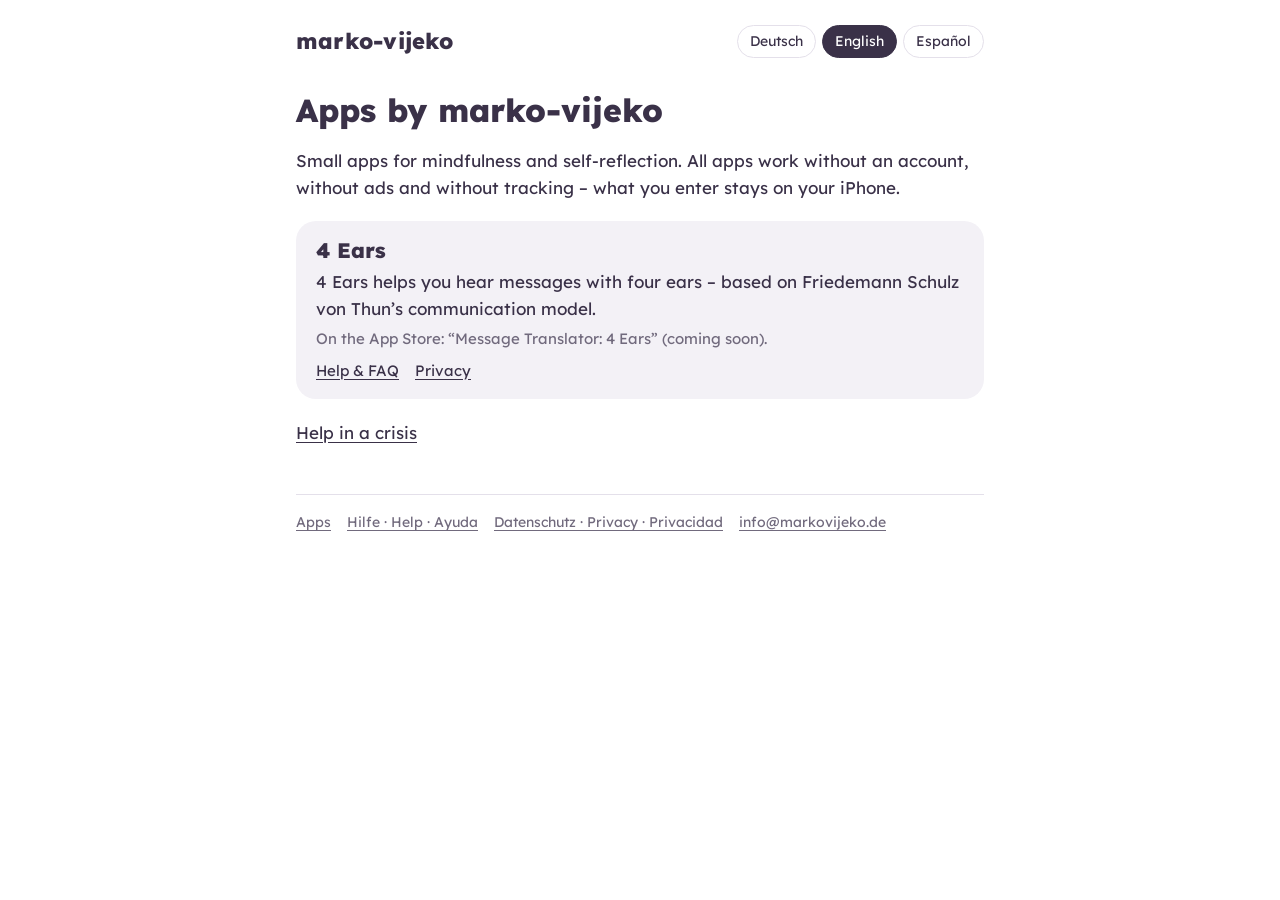
==== index.html @ 6f8b817a "Gemeinsame Webseite für alle Apps von marko-vijeko Übersicht, Hilfe & Kontakt (mit Hilfe in Krisen) " ====
<!doctype html>
<html lang="de">
<head>
<meta charset="utf-8">
<meta name="viewport" content="width=device-width, initial-scale=1">
<title>Apps von marko-vijeko – marko-vijeko</title>
<meta name="description" content="Apps von marko-vijeko – Hilfe, Kontakt und Datenschutz.">
<link rel="stylesheet" href="seite.css">
<script src="sprache.js"></script>
</head>
<body>
<main>
  <div class="kopf">
    <a class="marke" href="./">marko-vijeko</a>
    <div class="sprachen" role="group" aria-label="Sprache / Language / Idioma">
      <button type="button" value="de" aria-pressed="false">Deutsch</button>
      <button type="button" value="en" aria-pressed="false">English</button>
      <button type="button" value="es" aria-pressed="false">Español</button>
    </div>
  </div>

  <article data-lang="de" lang="de">
    <h1>Apps von marko-vijeko</h1>
    <p>Kleine Apps für Achtsamkeit und Selbstreflexion. Alle Apps funktionieren ohne Konto, ohne Werbung und ohne Tracking – was du eingibst, bleibt auf deinem iPhone.</p>
    <div class="apps">
      <div class="app">
        <h2>4 Ears</h2>
        <p>4 Ears hilft dir, Nachrichten mit vier Ohren zu hören – nach dem Kommunikationsmodell von Friedemann Schulz von Thun.</p>
        <p class="klein">Im App Store: „Message Translator: 4 Ears“ (bald verfügbar).</p>
        <nav><a href="hilfe.html?lang=de#4ears">Hilfe &amp; Fragen</a><a href="datenschutz.html?lang=de#4ears">Datenschutz</a></nav>
      </div>
      <!-- Weitere Apps (z. B. MyDay) hier als eigene Kachel ergänzen. -->
    </div>
    <p><a href="hilfe.html?lang=de#krise">Hilfe in Krisen</a></p>
  </article>

  <article data-lang="en" lang="en">
    <h1>Apps by marko-vijeko</h1>
    <p>Small apps for mindfulness and self-reflection. All apps work without an account, without ads and without tracking – what you enter stays on your iPhone.</p>
    <div class="apps">
      <div class="app">
        <h2>4 Ears</h2>
        <p>4 Ears helps you hear messages with four ears – based on Friedemann Schulz von Thun’s communication model.</p>
        <p class="klein">On the App Store: “Message Translator: 4 Ears” (coming soon).</p>
        <nav><a href="hilfe.html?lang=en#4ears">Help &amp; FAQ</a><a href="datenschutz.html?lang=en#4ears">Privacy</a></nav>
      </div>
      <!-- Weitere Apps (z. B. MyDay) hier als eigene Kachel ergänzen. -->
    </div>
    <p><a href="hilfe.html?lang=en#krise">Help in a crisis</a></p>
  </article>

  <article data-lang="es" lang="es">
    <h1>Apps de marko-vijeko</h1>
    <p>Pequeñas apps para la atención plena y la autorreflexión. Todas funcionan sin cuenta, sin publicidad y sin rastreo: lo que escribes se queda en tu iPhone.</p>
    <div class="apps">
      <div class="app">
        <h2>4 Ears</h2>
        <p>4 Ears te ayuda a escuchar los mensajes con cuatro orejas, según el modelo de comunicación de Friedemann Schulz von Thun.</p>
        <p class="klein">En el App Store: «Message Translator: 4 Ears» (próximamente).</p>
        <nav><a href="hilfe.html?lang=es#4ears">Ayuda y preguntas</a><a href="datenschutz.html?lang=es#4ears">Privacidad</a></nav>
      </div>
      <!-- Weitere Apps (z. B. MyDay) hier als eigene Kachel ergänzen. -->
    </div>
    <p><a href="hilfe.html?lang=es#krise">Ayuda en una crisis</a></p>
  </article>

  <footer>
    <a href="./">Apps</a>
    <a href="hilfe.html">Hilfe · Help · Ayuda</a>
    <a href="datenschutz.html">Datenschutz · Privacy · Privacidad</a>
    <a href="mailto:info@markovijeko.de">info@markovijeko.de</a>
  </footer>
</main>
</body>
</html>
---- seite.css ----
/* Apps von marko-vijeko – gemeinsame Seiten (Übersicht, Hilfe, Datenschutz). Schrift liegt lokal, keine externen Aufrufe. */
@font-face { font-family: Lexend; font-weight: 400; src: url(fonts/Lexend_400Regular.ttf) format('truetype'); font-display: swap; }
@font-face { font-family: Lexend; font-weight: 800; src: url(fonts/Lexend_800ExtraBold.ttf) format('truetype'); font-display: swap; }

:root {
  --bg: #FFFFFF; --fg: #3A3148; --muted: #716A7D; --line: #E4E0EA; --card: #F3F1F6;
  --sach: #E3EEFB; --selbst: #E1F3E7; --bez: #FFF2D9; --appell: #FBE3E8;
  color-scheme: light dark;
}
@media (prefers-color-scheme: dark) {
  :root { --bg: #15121B; --fg: #EDE9F3; --muted: #A49DAF; --line: #2E2938; --card: #201C28;
    --sach: #232C3B; --selbst: #20302A; --bez: #33301F; --appell: #352329; }
}
* { box-sizing: border-box; }
body { margin: 0; background: var(--bg); color: var(--fg); font: 400 17px/1.6 Lexend, system-ui, sans-serif; }
main { max-width: 720px; margin: 0 auto; padding: 24px 16px 64px; }
a { color: inherit; text-underline-offset: 3px; }

.kopf { display: flex; align-items: center; justify-content: space-between; gap: 12px; flex-wrap: wrap; }
.marke { text-decoration: none; font-weight: 800; font-size: 22px; letter-spacing: .01em; }
.sprachen { display: flex; gap: 6px; }
.sprachen button { font: inherit; font-size: 14px; color: var(--fg); background: transparent; border: 1.5px solid var(--line); border-radius: 999px; padding: 4px 12px; cursor: pointer; }
.sprachen button[aria-pressed="true"] { background: var(--fg); color: var(--bg); border-color: var(--fg); }

h1 { font-weight: 800; font-size: 32px; line-height: 1.2; margin: 32px 0 8px; }
h2 { font-weight: 800; font-size: 21px; line-height: 1.3; margin: 32px 0 8px; }
.stand, .klein { color: var(--muted); font-size: 15px; }
.kurz { background: var(--card); border-radius: 20px; padding: 16px 20px; margin: 20px 0; }
.kurz p { margin: 0; }
.ohren { display: grid; grid-template-columns: 1fr 1fr; gap: 8px; margin: 20px 0; }
.ohren div { border-radius: 18px; padding: 12px 14px; font-size: 15px; }
.ohren b { display: block; font-weight: 800; }
.knopf { display: inline-block; font-weight: 800; background: var(--fg); color: var(--bg); text-decoration: none; border-radius: 999px; padding: 12px 22px; }
footer { margin-top: 48px; padding-top: 16px; border-top: 1px solid var(--line); color: var(--muted); font-size: 14px; display: flex; gap: 16px; flex-wrap: wrap; }

/* Sprachen: ohne JavaScript sind alle sichtbar, mit JavaScript nur die gewählte */
.js [data-lang]:not(.aktiv) { display: none; }
h3 { font-weight: 800; font-size: 17px; margin: 20px 0 4px; }

.apps { display: grid; gap: 12px; margin: 20px 0; }
.app { background: var(--card); border-radius: 20px; padding: 16px 20px; }
.app h2 { margin: 0 0 4px; }
.app p { margin: 4px 0; }
.app nav { display: flex; gap: 16px; flex-wrap: wrap; font-size: 15px; margin-top: 8px; }
.inhalt { display: flex; gap: 8px 16px; flex-wrap: wrap; font-size: 15px; margin: 8px 0 0; }
table { border-collapse: collapse; width: 100%; font-size: 15px; margin: 12px 0; }
th, td { text-align: left; padding: 8px 6px; border-bottom: 1px solid var(--line); vertical-align: top; }
th { font-weight: 800; }
section[data-anker] { scroll-margin-top: 16px; }
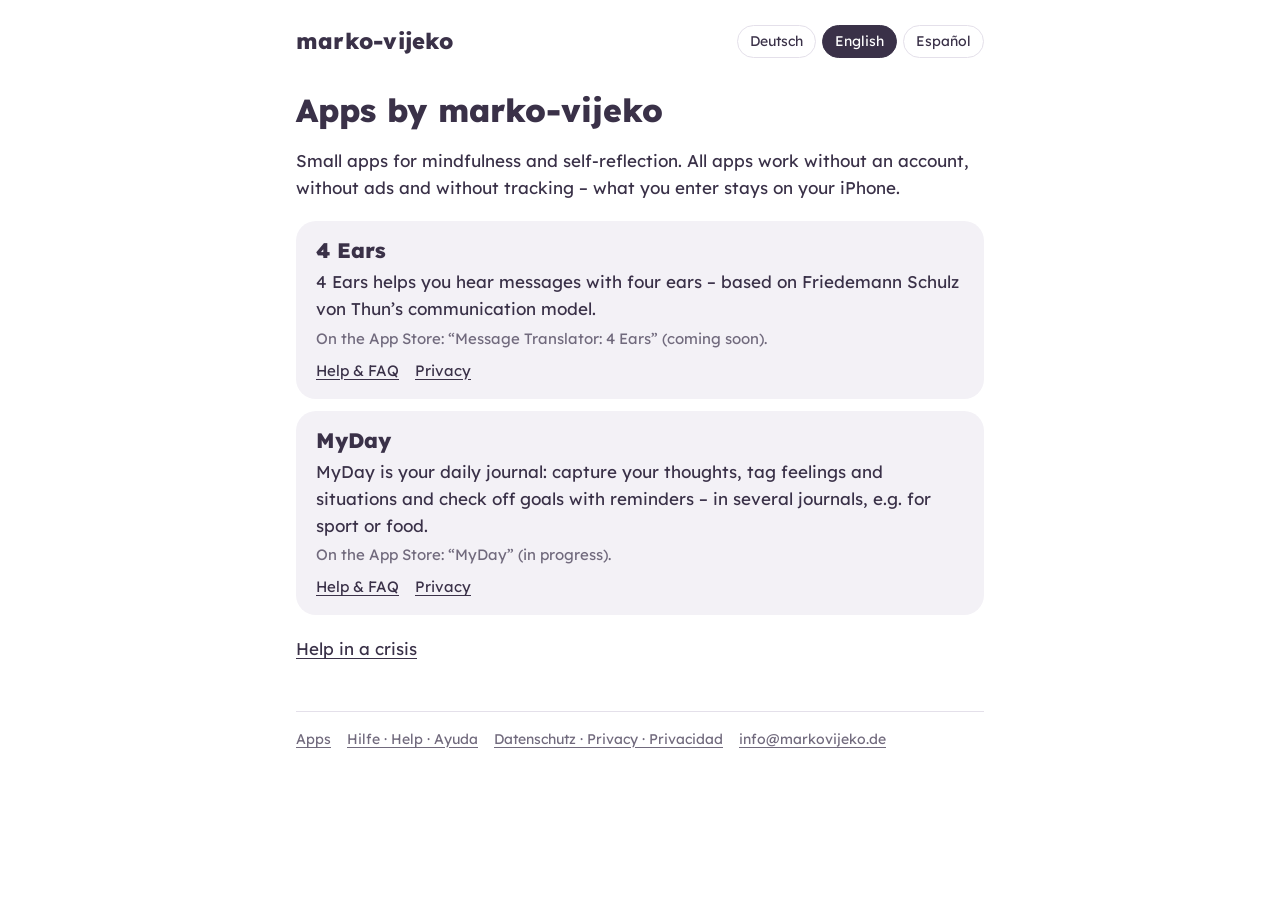
==== commit 23823083: "MyDay: Kachel, Hilfe-Fragen und Datenschutz-Abschnitt (DE/EN/ES) Co-Authored-By: Claude Opus 5.5 <no" ====
--- a/index.html
+++ b/index.html
@@ -29,7 +29,13 @@
         <p class="klein">Im App Store: „Message Translator: 4 Ears“ (bald verfügbar).</p>
         <nav><a href="hilfe.html?lang=de#4ears">Hilfe &amp; Fragen</a><a href="datenschutz.html?lang=de#4ears">Datenschutz</a></nav>
       </div>
-      <!-- Weitere Apps (z. B. MyDay) hier als eigene Kachel ergänzen. -->
+      <div class="app">
+        <h2>MyDay</h2>
+        <p>MyDay ist dein tägliches Journal: Gedanken festhalten, Gefühle und Situationen zuordnen und Ziele mit Erinnerung abhaken – in mehreren Journalen, z. B. für Sport oder Ernährung.</p>
+        <p class="klein">Im App Store: „MyDay“ (in Arbeit).</p>
+        <nav><a href="hilfe.html?lang=de#myday">Hilfe &amp; Fragen</a><a href="datenschutz.html?lang=de#myday">Datenschutz</a></nav>
+      </div>
+      <!-- Weitere Apps hier als eigene Kachel ergänzen. -->
     </div>
     <p><a href="hilfe.html?lang=de#krise">Hilfe in Krisen</a></p>
   </article>
@@ -44,7 +50,13 @@
         <p class="klein">On the App Store: “Message Translator: 4 Ears” (coming soon).</p>
         <nav><a href="hilfe.html?lang=en#4ears">Help &amp; FAQ</a><a href="datenschutz.html?lang=en#4ears">Privacy</a></nav>
       </div>
-      <!-- Weitere Apps (z. B. MyDay) hier als eigene Kachel ergänzen. -->
+      <div class="app">
+        <h2>MyDay</h2>
+        <p>MyDay is your daily journal: capture your thoughts, tag feelings and situations and check off goals with reminders – in several journals, e.g. for sport or food.</p>
+        <p class="klein">On the App Store: “MyDay” (in progress).</p>
+        <nav><a href="hilfe.html?lang=en#myday">Help &amp; FAQ</a><a href="datenschutz.html?lang=en#myday">Privacy</a></nav>
+      </div>
+      <!-- Weitere Apps hier als eigene Kachel ergänzen. -->
     </div>
     <p><a href="hilfe.html?lang=en#krise">Help in a crisis</a></p>
   </article>
@@ -59,7 +71,13 @@
         <p class="klein">En el App Store: «Message Translator: 4 Ears» (próximamente).</p>
         <nav><a href="hilfe.html?lang=es#4ears">Ayuda y preguntas</a><a href="datenschutz.html?lang=es#4ears">Privacidad</a></nav>
       </div>
-      <!-- Weitere Apps (z. B. MyDay) hier als eigene Kachel ergänzen. -->
+      <div class="app">
+        <h2>MyDay</h2>
+        <p>MyDay es tu diario: apunta tus pensamientos, asigna sentimientos y situaciones y marca metas con recordatorio, en varios diarios, por ejemplo para deporte o comidas.</p>
+        <p class="klein">En el App Store: «MyDay» (en desarrollo).</p>
+        <nav><a href="hilfe.html?lang=es#myday">Ayuda y preguntas</a><a href="datenschutz.html?lang=es#myday">Privacidad</a></nav>
+      </div>
+      <!-- Weitere Apps hier als eigene Kachel ergänzen. -->
     </div>
     <p><a href="hilfe.html?lang=es#krise">Ayuda en una crisis</a></p>
   </article>
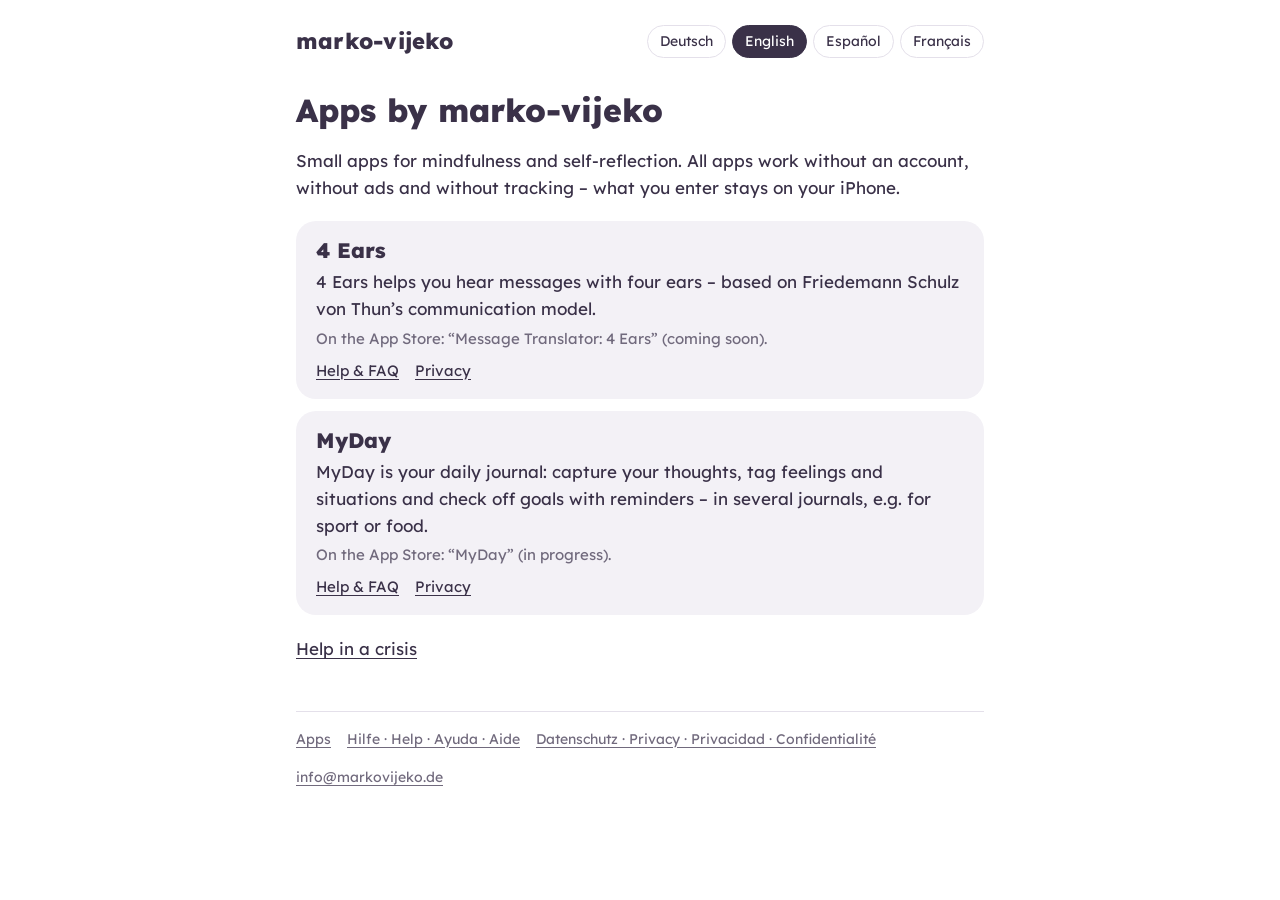
==== commit 6142f58b: "Startseite und Hilfe auf Französisch; Krisennummern FR/BE/LU/CA in allen Sprachen Co-Authored-By: Cl" ====
--- a/index.html
+++ b/index.html
@@ -12,10 +12,11 @@
 <main>
   <div class="kopf">
     <a class="marke" href="./">marko-vijeko</a>
-    <div class="sprachen" role="group" aria-label="Sprache / Language / Idioma">
+    <div class="sprachen" role="group" aria-label="Sprache / Language / Idioma / Langue">
       <button type="button" value="de" aria-pressed="false">Deutsch</button>
       <button type="button" value="en" aria-pressed="false">English</button>
       <button type="button" value="es" aria-pressed="false">Español</button>
+      <button type="button" value="fr" aria-pressed="false">Français</button>
     </div>
   </div>
 
@@ -82,10 +83,31 @@
     <p><a href="hilfe.html?lang=es#krise">Ayuda en una crisis</a></p>
   </article>
 
+
+  <article data-lang="fr" lang="fr">
+    <h1>Apps de marko-vijeko</h1>
+    <p>De petites apps pour la pleine conscience et la réflexion sur soi. Toutes fonctionnent sans compte, sans publicité et sans pistage – ce que tu saisis reste sur ton iPhone.</p>
+    <div class="apps">
+      <div class="app">
+        <h2>4 Ears</h2>
+        <p>4 Ears t’aide à entendre les messages avec quatre oreilles – d’après le modèle de communication de Friedemann Schulz von Thun.</p>
+        <p class="klein">Sur l’App Store : « Message Translator: 4 Ears » (bientôt).</p>
+        <nav><a href="hilfe.html?lang=fr#4ears">Aide &amp; FAQ</a><a href="datenschutz.html?lang=fr#4ears">Confidentialité</a></nav>
+      </div>
+      <div class="app">
+        <h2>MyDay</h2>
+        <p>MyDay est ton journal du quotidien : note tes pensées, indique tes sentiments et situations et coche tes objectifs avec des rappels – dans plusieurs journaux, par ex. pour le sport ou l’alimentation.</p>
+        <p class="klein">Sur l’App Store : « MyDay » (en cours).</p>
+        <nav><a href="hilfe.html?lang=fr#myday">Aide &amp; FAQ</a><a href="datenschutz.html?lang=fr#myday">Confidentialité</a></nav>
+      </div>
+      <!-- Weitere Apps hier als eigene Kachel ergänzen. -->
+    </div>
+    <p><a href="hilfe.html?lang=fr#krise">Aide en cas de crise</a></p>
+  </article>
   <footer>
     <a href="./">Apps</a>
-    <a href="hilfe.html">Hilfe · Help · Ayuda</a>
-    <a href="datenschutz.html">Datenschutz · Privacy · Privacidad</a>
+    <a href="hilfe.html">Hilfe · Help · Ayuda · Aide</a>
+    <a href="datenschutz.html">Datenschutz · Privacy · Privacidad · Confidentialité</a>
     <a href="mailto:info@markovijeko.de">info@markovijeko.de</a>
   </footer>
 </main>
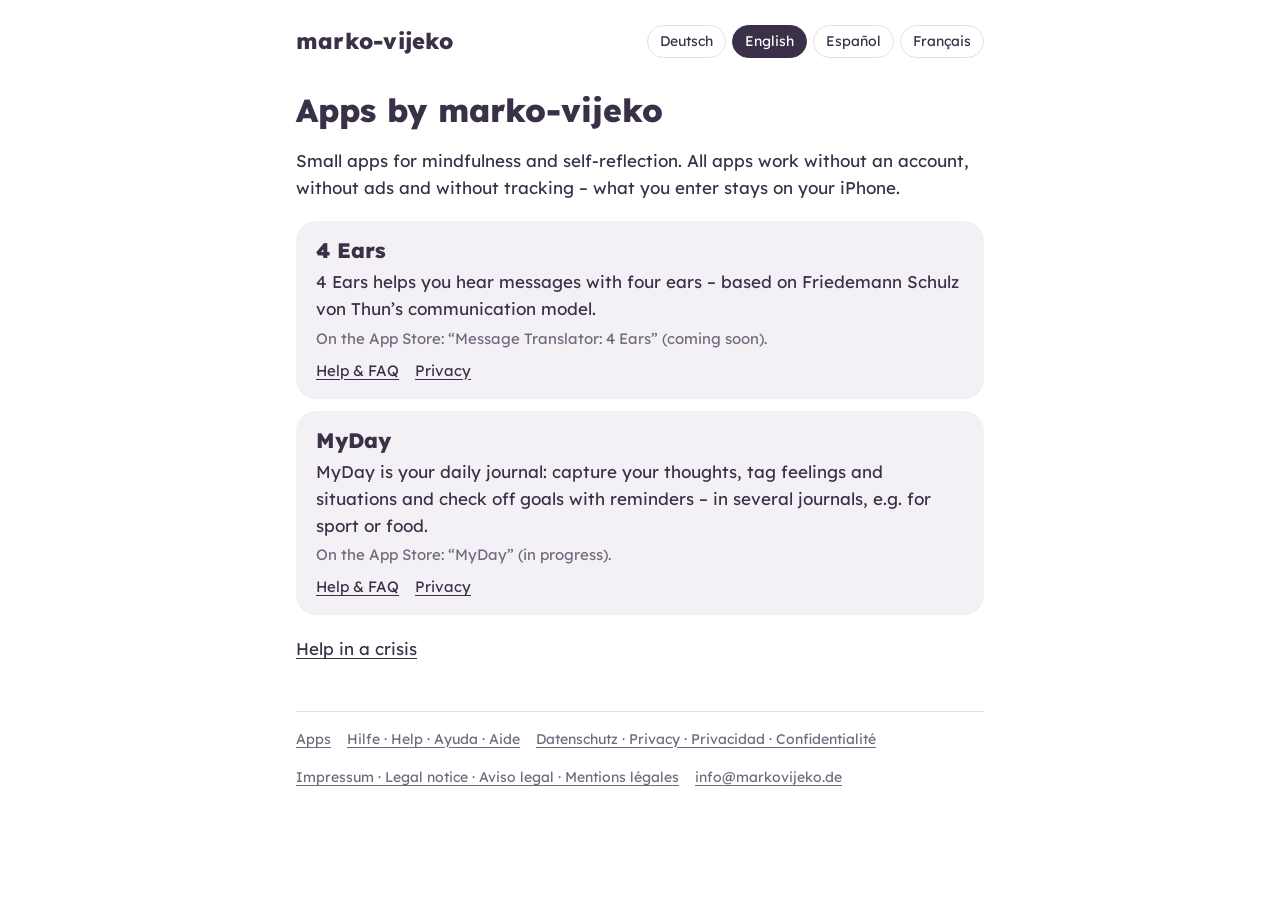
==== commit aa94a6a8: "Impressum mit Anschrift und Nutzungsbedingungen (Apple-Standard-EULA) für alle Apps; Anschrift in de" ====
--- a/index.html
+++ b/index.html
@@ -108,6 +108,7 @@
     <a href="./">Apps</a>
     <a href="hilfe.html">Hilfe · Help · Ayuda · Aide</a>
     <a href="datenschutz.html">Datenschutz · Privacy · Privacidad · Confidentialité</a>
+    <a href="impressum.html">Impressum · Legal notice · Aviso legal · Mentions légales</a>
     <a href="mailto:info@markovijeko.de">info@markovijeko.de</a>
   </footer>
 </main>
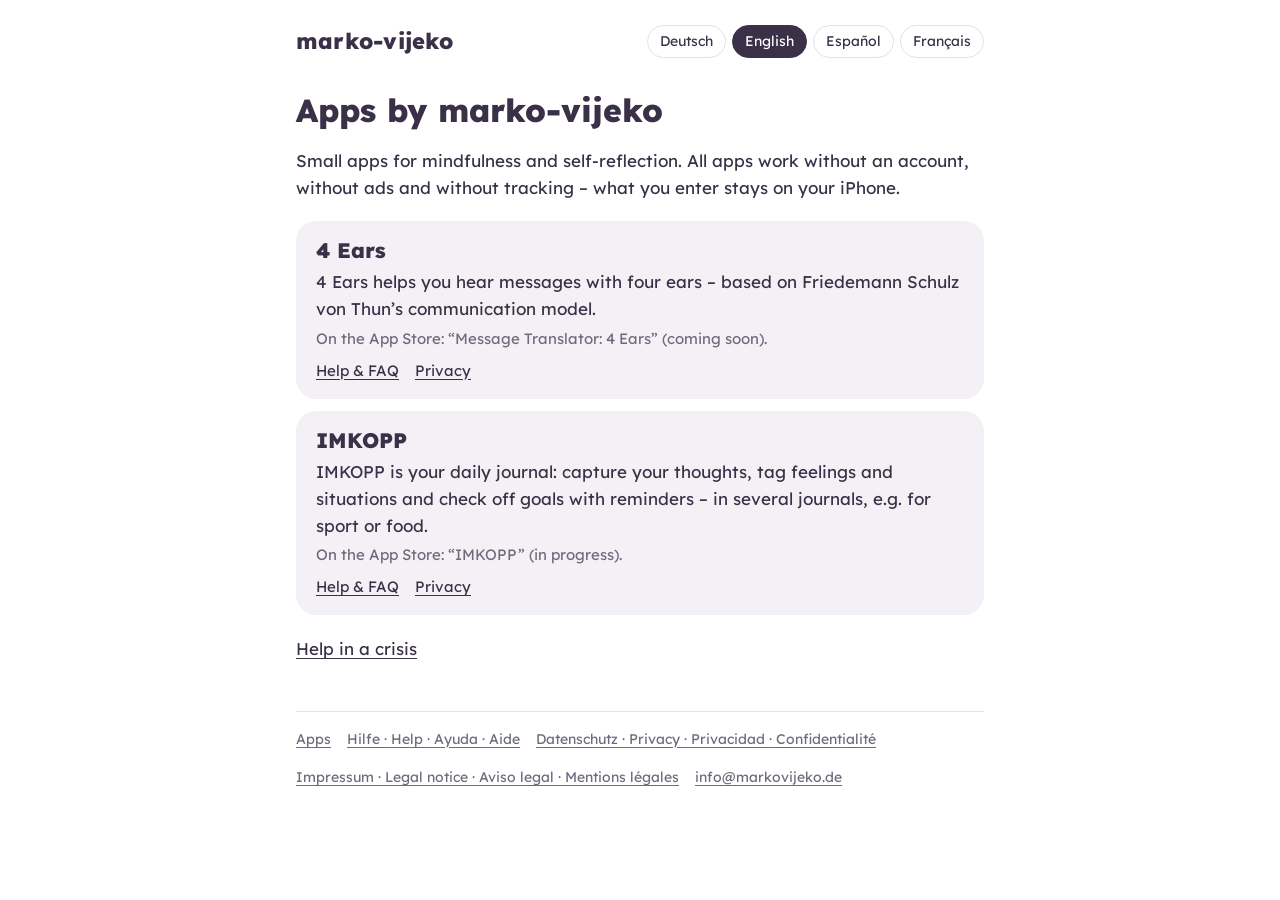
==== commit 412e0ebd: "Webseite: MyDay heißt jetzt IMKOPP (Hinweis „früher MyDay“ auf der Startseite) Co-Authored-By: Claud" ====
--- a/index.html
+++ b/index.html
@@ -31,9 +31,9 @@
         <nav><a href="hilfe.html?lang=de#4ears">Hilfe &amp; Fragen</a><a href="datenschutz.html?lang=de#4ears">Datenschutz</a></nav>
       </div>
       <div class="app">
-        <h2>MyDay</h2>
-        <p>MyDay ist dein tägliches Journal: Gedanken festhalten, Gefühle und Situationen zuordnen und Ziele mit Erinnerung abhaken – in mehreren Journalen, z. B. für Sport oder Ernährung.</p>
-        <p class="klein">Im App Store: „MyDay“ (in Arbeit).</p>
+        <h2>IMKOPP</h2>
+        <p>IMKOPP ist dein tägliches Journal: Gedanken festhalten, Gefühle und Situationen zuordnen und Ziele mit Erinnerung abhaken – in mehreren Journalen, z. B. für Sport oder Ernährung.</p>
+        <p class="klein">Im App Store: „IMKOPP“ (in Arbeit).</p>
         <nav><a href="hilfe.html?lang=de#myday">Hilfe &amp; Fragen</a><a href="datenschutz.html?lang=de#myday">Datenschutz</a></nav>
       </div>
       <!-- Weitere Apps hier als eigene Kachel ergänzen. -->
@@ -52,9 +52,9 @@
         <nav><a href="hilfe.html?lang=en#4ears">Help &amp; FAQ</a><a href="datenschutz.html?lang=en#4ears">Privacy</a></nav>
       </div>
       <div class="app">
-        <h2>MyDay</h2>
-        <p>MyDay is your daily journal: capture your thoughts, tag feelings and situations and check off goals with reminders – in several journals, e.g. for sport or food.</p>
-        <p class="klein">On the App Store: “MyDay” (in progress).</p>
+        <h2>IMKOPP</h2>
+        <p>IMKOPP is your daily journal: capture your thoughts, tag feelings and situations and check off goals with reminders – in several journals, e.g. for sport or food.</p>
+        <p class="klein">On the App Store: “IMKOPP” (in progress).</p>
         <nav><a href="hilfe.html?lang=en#myday">Help &amp; FAQ</a><a href="datenschutz.html?lang=en#myday">Privacy</a></nav>
       </div>
       <!-- Weitere Apps hier als eigene Kachel ergänzen. -->
@@ -73,9 +73,9 @@
         <nav><a href="hilfe.html?lang=es#4ears">Ayuda y preguntas</a><a href="datenschutz.html?lang=es#4ears">Privacidad</a></nav>
       </div>
       <div class="app">
-        <h2>MyDay</h2>
-        <p>MyDay es tu diario: apunta tus pensamientos, asigna sentimientos y situaciones y marca metas con recordatorio, en varios diarios, por ejemplo para deporte o comidas.</p>
-        <p class="klein">En el App Store: «MyDay» (en desarrollo).</p>
+        <h2>IMKOPP</h2>
+        <p>IMKOPP es tu diario: apunta tus pensamientos, asigna sentimientos y situaciones y marca metas con recordatorio, en varios diarios, por ejemplo para deporte o comidas.</p>
+        <p class="klein">En el App Store: «IMKOPP» (en desarrollo).</p>
         <nav><a href="hilfe.html?lang=es#myday">Ayuda y preguntas</a><a href="datenschutz.html?lang=es#myday">Privacidad</a></nav>
       </div>
       <!-- Weitere Apps hier als eigene Kachel ergänzen. -->
@@ -95,9 +95,9 @@
         <nav><a href="hilfe.html?lang=fr#4ears">Aide &amp; FAQ</a><a href="datenschutz.html?lang=fr#4ears">Confidentialité</a></nav>
       </div>
       <div class="app">
-        <h2>MyDay</h2>
-        <p>MyDay est ton journal du quotidien : note tes pensées, indique tes sentiments et situations et coche tes objectifs avec des rappels – dans plusieurs journaux, par ex. pour le sport ou l’alimentation.</p>
-        <p class="klein">Sur l’App Store : « MyDay » (en cours).</p>
+        <h2>IMKOPP</h2>
+        <p>IMKOPP est ton journal du quotidien : note tes pensées, indique tes sentiments et situations et coche tes objectifs avec des rappels – dans plusieurs journaux, par ex. pour le sport ou l’alimentation.</p>
+        <p class="klein">Sur l’App Store : « IMKOPP » (en cours).</p>
         <nav><a href="hilfe.html?lang=fr#myday">Aide &amp; FAQ</a><a href="datenschutz.html?lang=fr#myday">Confidentialité</a></nav>
       </div>
       <!-- Weitere Apps hier als eigene Kachel ergänzen. -->
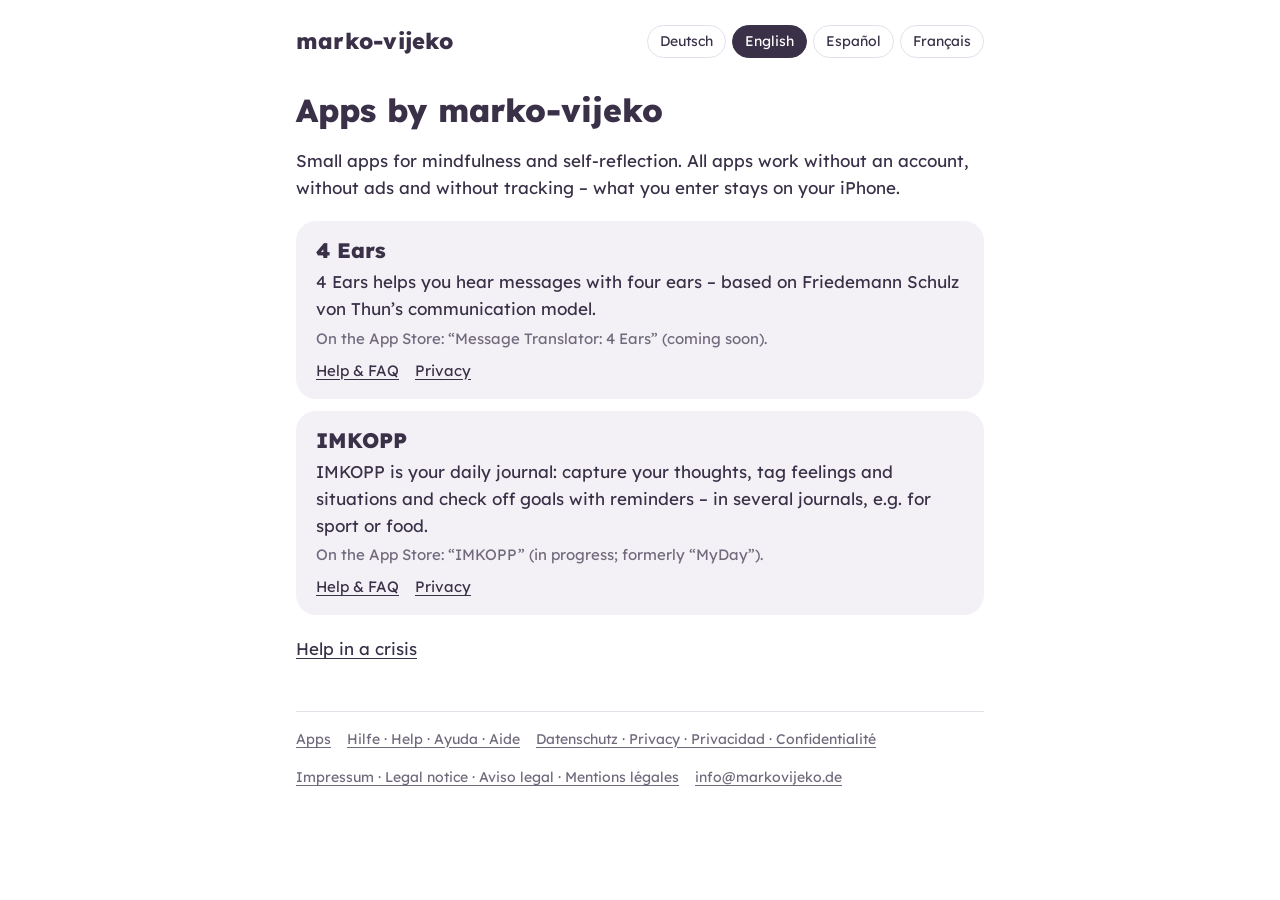
==== commit 1798fbc4: "Startseite: Hinweis „früher MyDay“ in vier Sprachen Co-Authored-By: Claude Opus 5.5 <noreply@anthrop" ====
--- a/index.html
+++ b/index.html
@@ -33,7 +33,7 @@
       <div class="app">
         <h2>IMKOPP</h2>
         <p>IMKOPP ist dein tägliches Journal: Gedanken festhalten, Gefühle und Situationen zuordnen und Ziele mit Erinnerung abhaken – in mehreren Journalen, z. B. für Sport oder Ernährung.</p>
-        <p class="klein">Im App Store: „IMKOPP“ (in Arbeit).</p>
+        <p class="klein">Im App Store: „IMKOPP“ (in Arbeit; früher „MyDay“).</p>
         <nav><a href="hilfe.html?lang=de#myday">Hilfe &amp; Fragen</a><a href="datenschutz.html?lang=de#myday">Datenschutz</a></nav>
       </div>
       <!-- Weitere Apps hier als eigene Kachel ergänzen. -->
@@ -54,7 +54,7 @@
       <div class="app">
         <h2>IMKOPP</h2>
         <p>IMKOPP is your daily journal: capture your thoughts, tag feelings and situations and check off goals with reminders – in several journals, e.g. for sport or food.</p>
-        <p class="klein">On the App Store: “IMKOPP” (in progress).</p>
+        <p class="klein">On the App Store: “IMKOPP” (in progress; formerly “MyDay”).</p>
         <nav><a href="hilfe.html?lang=en#myday">Help &amp; FAQ</a><a href="datenschutz.html?lang=en#myday">Privacy</a></nav>
       </div>
       <!-- Weitere Apps hier als eigene Kachel ergänzen. -->
@@ -75,7 +75,7 @@
       <div class="app">
         <h2>IMKOPP</h2>
         <p>IMKOPP es tu diario: apunta tus pensamientos, asigna sentimientos y situaciones y marca metas con recordatorio, en varios diarios, por ejemplo para deporte o comidas.</p>
-        <p class="klein">En el App Store: «IMKOPP» (en desarrollo).</p>
+        <p class="klein">En el App Store: «IMKOPP» (en desarrollo; antes «MyDay»).</p>
         <nav><a href="hilfe.html?lang=es#myday">Ayuda y preguntas</a><a href="datenschutz.html?lang=es#myday">Privacidad</a></nav>
       </div>
       <!-- Weitere Apps hier als eigene Kachel ergänzen. -->
@@ -97,7 +97,7 @@
       <div class="app">
         <h2>IMKOPP</h2>
         <p>IMKOPP est ton journal du quotidien : note tes pensées, indique tes sentiments et situations et coche tes objectifs avec des rappels – dans plusieurs journaux, par ex. pour le sport ou l’alimentation.</p>
-        <p class="klein">Sur l’App Store : « IMKOPP » (en cours).</p>
+        <p class="klein">Sur l’App Store : « IMKOPP » (en cours ; anciennement « MyDay »).</p>
         <nav><a href="hilfe.html?lang=fr#myday">Aide &amp; FAQ</a><a href="datenschutz.html?lang=fr#myday">Confidentialité</a></nav>
       </div>
       <!-- Weitere Apps hier als eigene Kachel ergänzen. -->
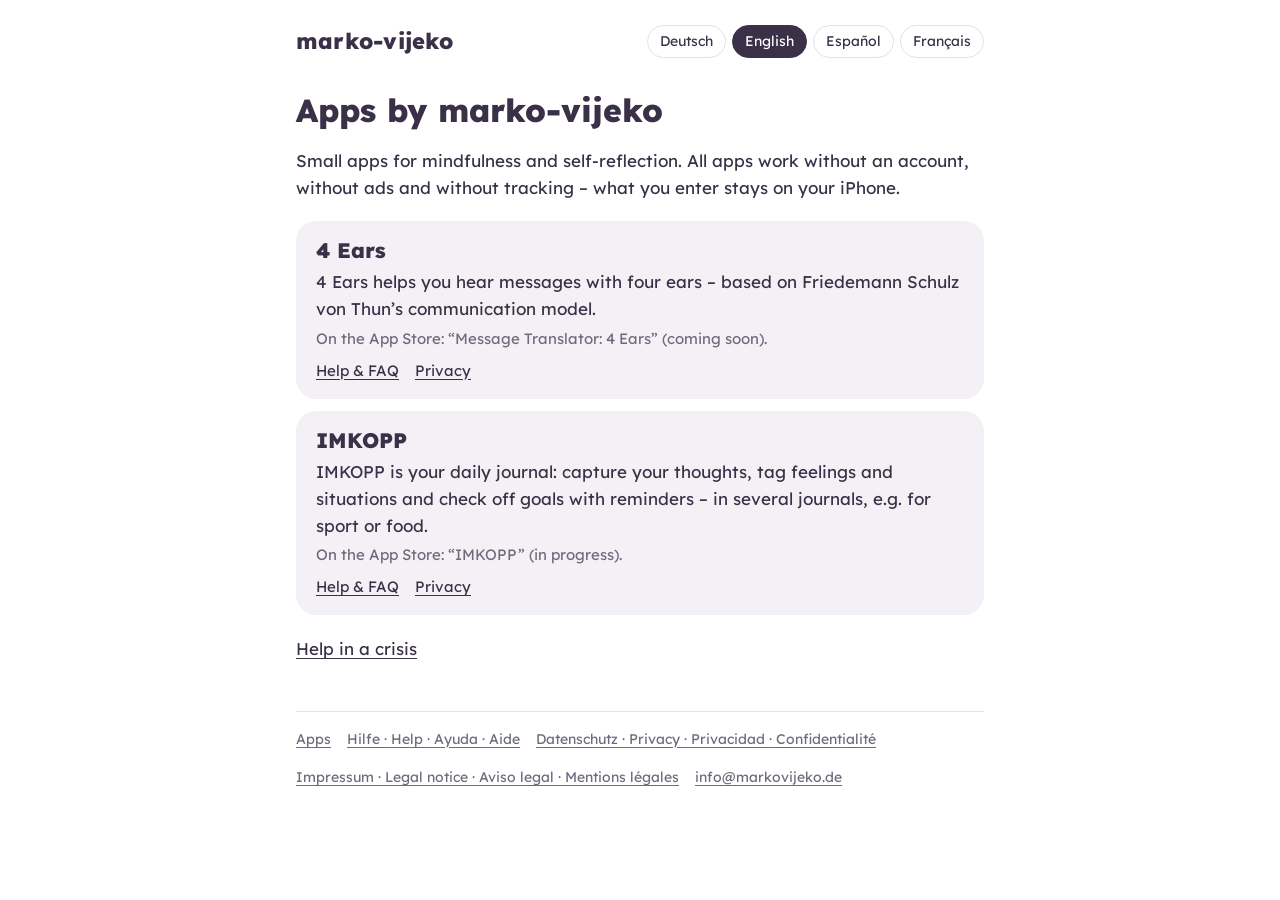
==== commit ac81fbff: "Startseite: Hinweis auf den früheren Namen entfernt (noch nicht veröffentlicht) Co-Authored-By: Clau" ====
--- a/index.html
+++ b/index.html
@@ -33,7 +33,7 @@
       <div class="app">
         <h2>IMKOPP</h2>
         <p>IMKOPP ist dein tägliches Journal: Gedanken festhalten, Gefühle und Situationen zuordnen und Ziele mit Erinnerung abhaken – in mehreren Journalen, z. B. für Sport oder Ernährung.</p>
-        <p class="klein">Im App Store: „IMKOPP“ (in Arbeit; früher „MyDay“).</p>
+        <p class="klein">Im App Store: „IMKOPP“ (in Arbeit).</p>
         <nav><a href="hilfe.html?lang=de#myday">Hilfe &amp; Fragen</a><a href="datenschutz.html?lang=de#myday">Datenschutz</a></nav>
       </div>
       <!-- Weitere Apps hier als eigene Kachel ergänzen. -->
@@ -54,7 +54,7 @@
       <div class="app">
         <h2>IMKOPP</h2>
         <p>IMKOPP is your daily journal: capture your thoughts, tag feelings and situations and check off goals with reminders – in several journals, e.g. for sport or food.</p>
-        <p class="klein">On the App Store: “IMKOPP” (in progress; formerly “MyDay”).</p>
+        <p class="klein">On the App Store: “IMKOPP” (in progress).</p>
         <nav><a href="hilfe.html?lang=en#myday">Help &amp; FAQ</a><a href="datenschutz.html?lang=en#myday">Privacy</a></nav>
       </div>
       <!-- Weitere Apps hier als eigene Kachel ergänzen. -->
@@ -75,7 +75,7 @@
       <div class="app">
         <h2>IMKOPP</h2>
         <p>IMKOPP es tu diario: apunta tus pensamientos, asigna sentimientos y situaciones y marca metas con recordatorio, en varios diarios, por ejemplo para deporte o comidas.</p>
-        <p class="klein">En el App Store: «IMKOPP» (en desarrollo; antes «MyDay»).</p>
+        <p class="klein">En el App Store: «IMKOPP» (en desarrollo).</p>
         <nav><a href="hilfe.html?lang=es#myday">Ayuda y preguntas</a><a href="datenschutz.html?lang=es#myday">Privacidad</a></nav>
       </div>
       <!-- Weitere Apps hier als eigene Kachel ergänzen. -->
@@ -97,7 +97,7 @@
       <div class="app">
         <h2>IMKOPP</h2>
         <p>IMKOPP est ton journal du quotidien : note tes pensées, indique tes sentiments et situations et coche tes objectifs avec des rappels – dans plusieurs journaux, par ex. pour le sport ou l’alimentation.</p>
-        <p class="klein">Sur l’App Store : « IMKOPP » (en cours ; anciennement « MyDay »).</p>
+        <p class="klein">Sur l’App Store : « IMKOPP » (en cours).</p>
         <nav><a href="hilfe.html?lang=fr#myday">Aide &amp; FAQ</a><a href="datenschutz.html?lang=fr#myday">Confidentialité</a></nav>
       </div>
       <!-- Weitere Apps hier als eigene Kachel ergänzen. -->
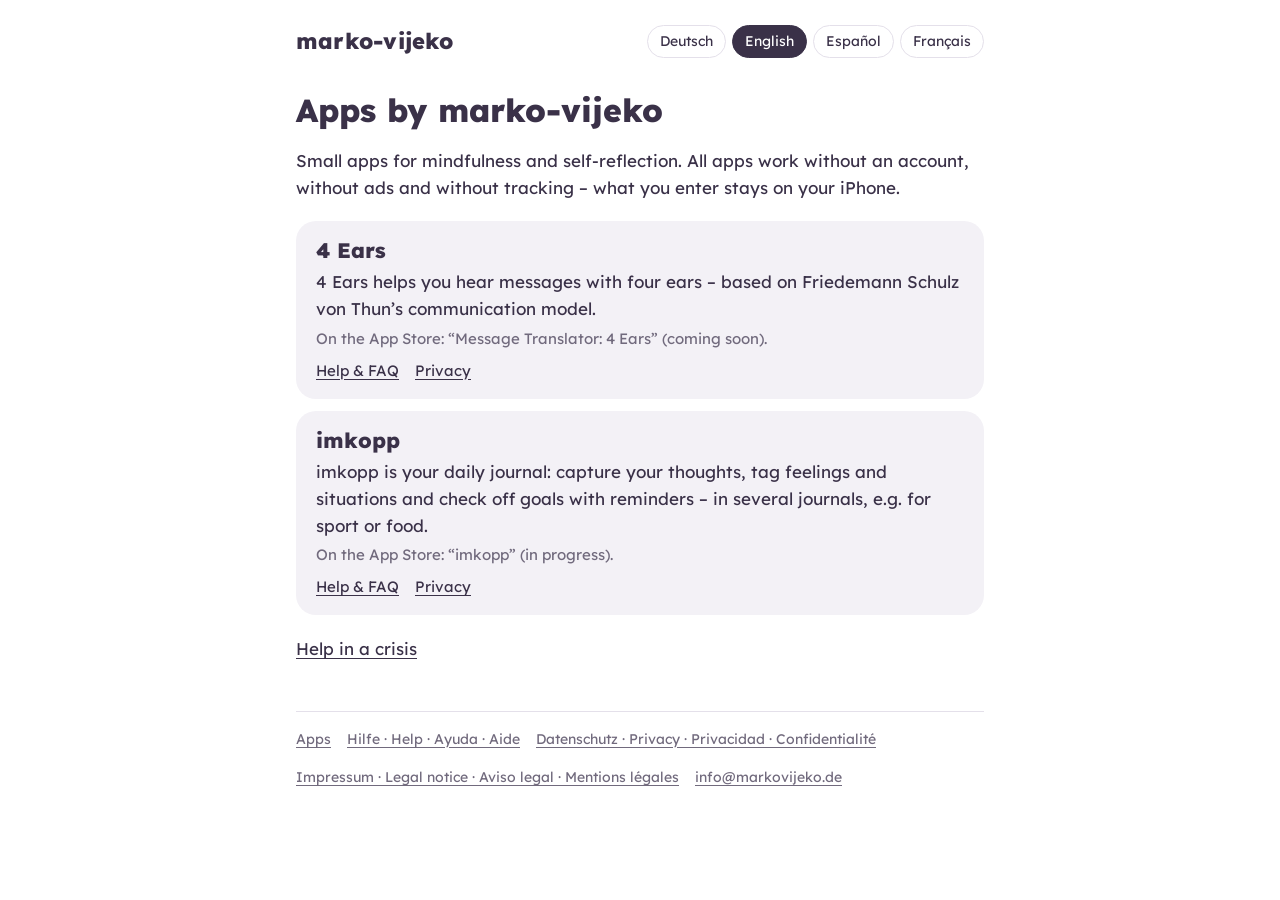
==== commit 37a56ce6: "imkopp wird klein geschrieben Co-Authored-By: Claude Opus 5.5 <noreply@anthropic.com> Claude-Session" ====
--- a/index.html
+++ b/index.html
@@ -31,9 +31,9 @@
         <nav><a href="hilfe.html?lang=de#4ears">Hilfe &amp; Fragen</a><a href="datenschutz.html?lang=de#4ears">Datenschutz</a></nav>
       </div>
       <div class="app">
-        <h2>IMKOPP</h2>
-        <p>IMKOPP ist dein tägliches Journal: Gedanken festhalten, Gefühle und Situationen zuordnen und Ziele mit Erinnerung abhaken – in mehreren Journalen, z. B. für Sport oder Ernährung.</p>
-        <p class="klein">Im App Store: „IMKOPP“ (in Arbeit).</p>
+        <h2>imkopp</h2>
+        <p>imkopp ist dein tägliches Journal: Gedanken festhalten, Gefühle und Situationen zuordnen und Ziele mit Erinnerung abhaken – in mehreren Journalen, z. B. für Sport oder Ernährung.</p>
+        <p class="klein">Im App Store: „imkopp“ (in Arbeit).</p>
         <nav><a href="hilfe.html?lang=de#myday">Hilfe &amp; Fragen</a><a href="datenschutz.html?lang=de#myday">Datenschutz</a></nav>
       </div>
       <!-- Weitere Apps hier als eigene Kachel ergänzen. -->
@@ -52,9 +52,9 @@
         <nav><a href="hilfe.html?lang=en#4ears">Help &amp; FAQ</a><a href="datenschutz.html?lang=en#4ears">Privacy</a></nav>
       </div>
       <div class="app">
-        <h2>IMKOPP</h2>
-        <p>IMKOPP is your daily journal: capture your thoughts, tag feelings and situations and check off goals with reminders – in several journals, e.g. for sport or food.</p>
-        <p class="klein">On the App Store: “IMKOPP” (in progress).</p>
+        <h2>imkopp</h2>
+        <p>imkopp is your daily journal: capture your thoughts, tag feelings and situations and check off goals with reminders – in several journals, e.g. for sport or food.</p>
+        <p class="klein">On the App Store: “imkopp” (in progress).</p>
         <nav><a href="hilfe.html?lang=en#myday">Help &amp; FAQ</a><a href="datenschutz.html?lang=en#myday">Privacy</a></nav>
       </div>
       <!-- Weitere Apps hier als eigene Kachel ergänzen. -->
@@ -73,9 +73,9 @@
         <nav><a href="hilfe.html?lang=es#4ears">Ayuda y preguntas</a><a href="datenschutz.html?lang=es#4ears">Privacidad</a></nav>
       </div>
       <div class="app">
-        <h2>IMKOPP</h2>
-        <p>IMKOPP es tu diario: apunta tus pensamientos, asigna sentimientos y situaciones y marca metas con recordatorio, en varios diarios, por ejemplo para deporte o comidas.</p>
-        <p class="klein">En el App Store: «IMKOPP» (en desarrollo).</p>
+        <h2>imkopp</h2>
+        <p>imkopp es tu diario: apunta tus pensamientos, asigna sentimientos y situaciones y marca metas con recordatorio, en varios diarios, por ejemplo para deporte o comidas.</p>
+        <p class="klein">En el App Store: «imkopp» (en desarrollo).</p>
         <nav><a href="hilfe.html?lang=es#myday">Ayuda y preguntas</a><a href="datenschutz.html?lang=es#myday">Privacidad</a></nav>
       </div>
       <!-- Weitere Apps hier als eigene Kachel ergänzen. -->
@@ -95,9 +95,9 @@
         <nav><a href="hilfe.html?lang=fr#4ears">Aide &amp; FAQ</a><a href="datenschutz.html?lang=fr#4ears">Confidentialité</a></nav>
       </div>
       <div class="app">
-        <h2>IMKOPP</h2>
-        <p>IMKOPP est ton journal du quotidien : note tes pensées, indique tes sentiments et situations et coche tes objectifs avec des rappels – dans plusieurs journaux, par ex. pour le sport ou l’alimentation.</p>
-        <p class="klein">Sur l’App Store : « IMKOPP » (en cours).</p>
+        <h2>imkopp</h2>
+        <p>imkopp est ton journal du quotidien : note tes pensées, indique tes sentiments et situations et coche tes objectifs avec des rappels – dans plusieurs journaux, par ex. pour le sport ou l’alimentation.</p>
+        <p class="klein">Sur l’App Store : « imkopp » (en cours).</p>
         <nav><a href="hilfe.html?lang=fr#myday">Aide &amp; FAQ</a><a href="datenschutz.html?lang=fr#myday">Confidentialité</a></nav>
       </div>
       <!-- Weitere Apps hier als eigene Kachel ergänzen. -->
